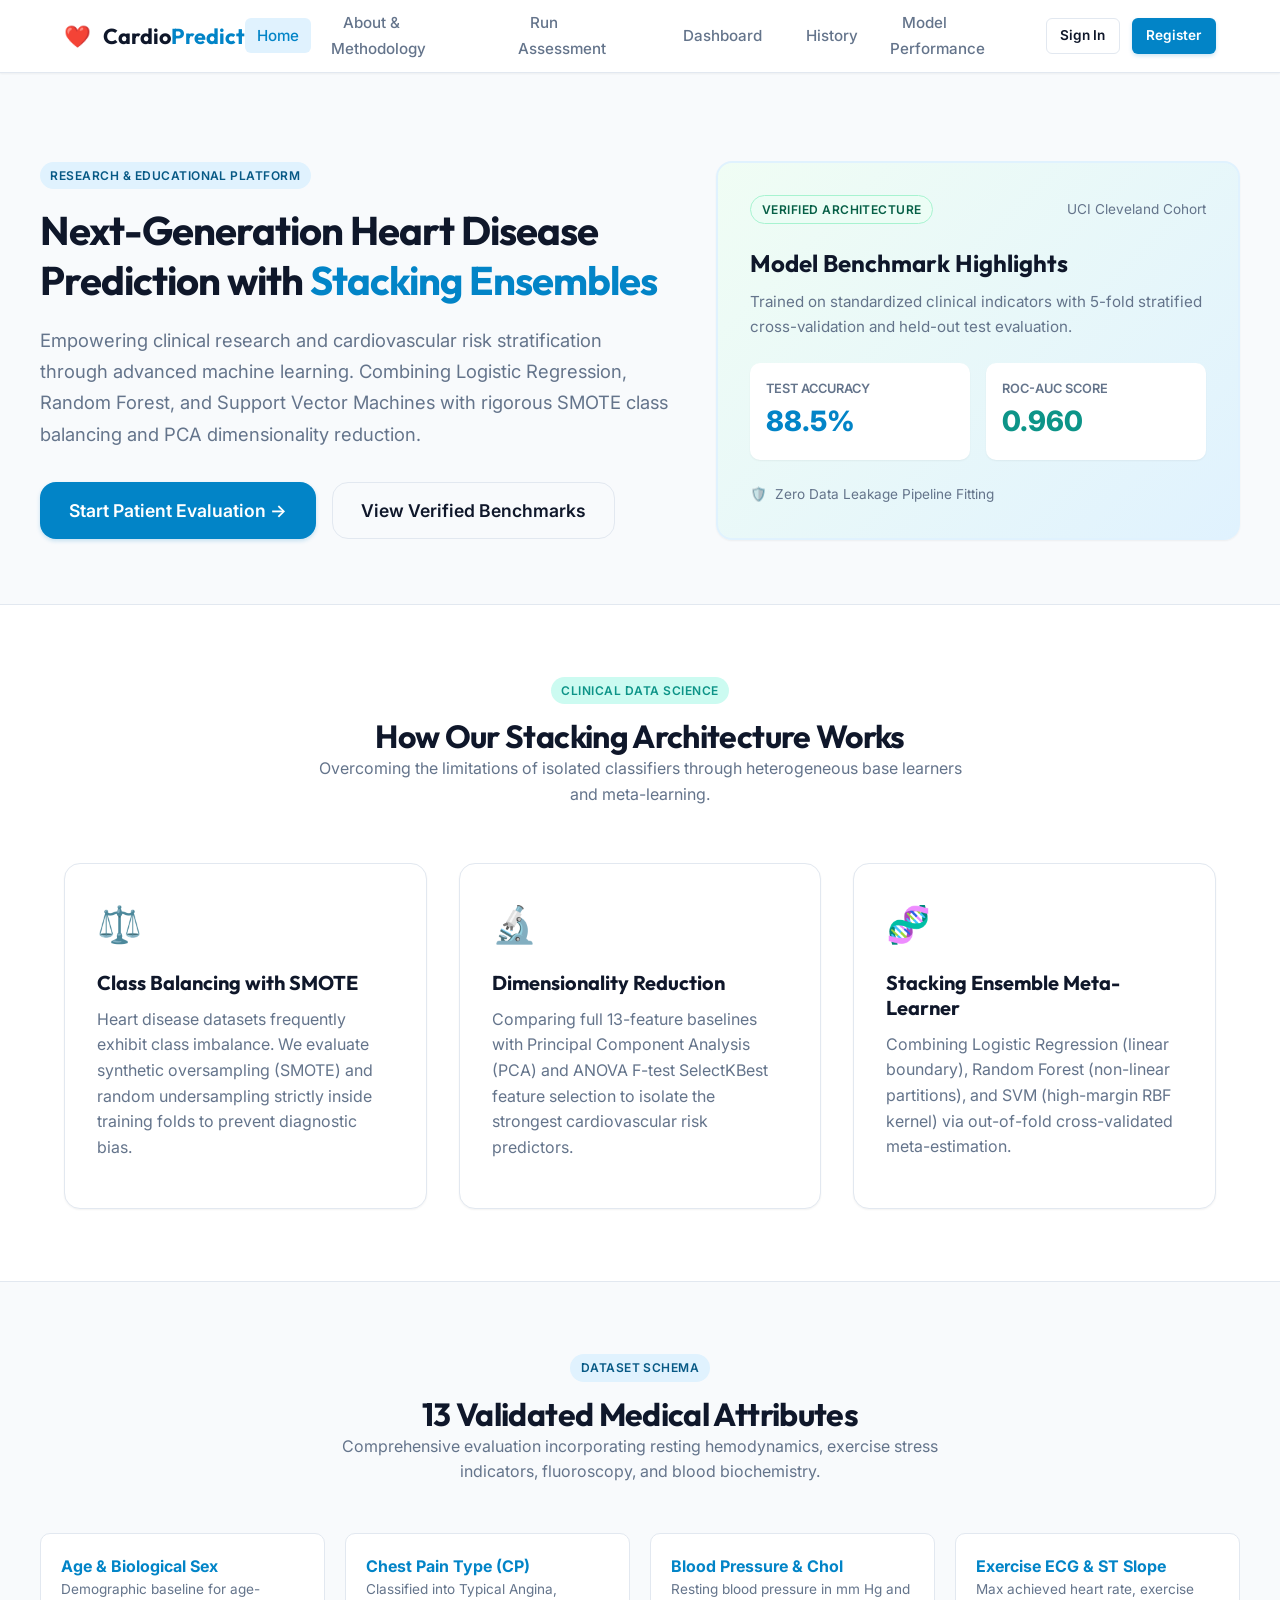
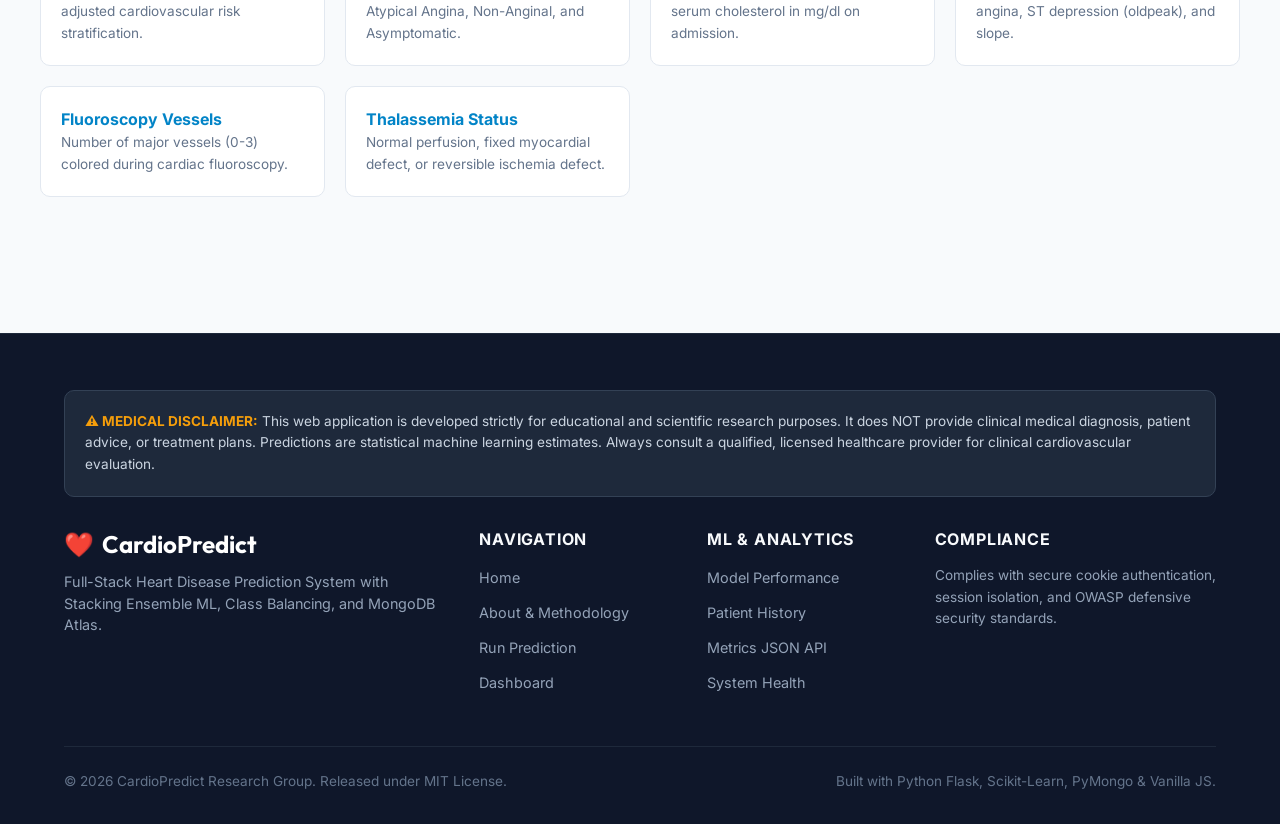
==== frontend/index.html @ a4e26c8e "Initial website upload" ====
<!DOCTYPE html>
<html lang="en">
<head>
  <meta charset="UTF-8">
  <meta name="viewport" content="width=device-width, initial-scale=1.0">
  <title>CardioPredict | AI-Powered Stacking Ensemble Heart Disease Prediction</title>
  <meta name="description" content="State-of-the-art heart disease prediction web application using Stacking Ensemble Machine Learning with SMOTE class balancing and dimensionality reduction.">
  
  <!-- Google Fonts: Inter & Outfit -->
  <link rel="preconnect" href="https://fonts.googleapis.com">
  <link rel="preconnect" href="https://fonts.gstatic.com" crossorigin>
  <link href="https://fonts.googleapis.com/css2?family=Inter:wght@400;500;600;700&family=Outfit:wght@500;600;700;800&display=swap" rel="stylesheet">
  
  <!-- Stylesheets -->
  <link rel="stylesheet" href="css/main.css">
  <link rel="stylesheet" href="css/components.css">
</head>
<body>

  <!-- Navigation Bar -->
  <nav class="navbar">
    <div class="container">
      <a href="index.html" class="navbar-brand">
        <span class="heart-icon">❤️</span>
        <span>Cardio<span class="highlight">Predict</span></span>
      </a>

      <button class="navbar-toggle" aria-label="Toggle Navigation">&#9776;</button>

      <ul class="navbar-nav">
        <li><a href="index.html" class="nav-link active">Home</a></li>
        <li><a href="about.html" class="nav-link">About & Methodology</a></li>
        <li><a href="predict.html" class="nav-link">Run Assessment</a></li>
        <li><a href="dashboard.html" class="nav-link">Dashboard</a></li>
        <li><a href="history.html" class="nav-link">History</a></li>
        <li><a href="model-performance.html" class="nav-link">Model Performance</a></li>
      </ul>

      <div class="nav-auth-actions" id="nav-auth-container">
        <a href="login.html" class="btn btn-outline btn-sm">Sign In</a>
        <a href="register.html" class="btn btn-primary btn-sm">Register</a>
      </div>
    </div>
  </nav>

  <!-- Hero Section -->
  <main class="main-content">
    <section class="container" style="padding: 3rem 0 4rem;">
      <div style="display: grid; grid-template-columns: 1.2fr 1fr; gap: 3rem; align-items: center;">
        <div>
          <span class="badge badge-primary" style="margin-bottom: 1rem;">Research & Educational Platform</span>
          <h1 style="margin-bottom: 1.25rem;">Next-Generation Heart Disease Prediction with <span style="color: var(--primary);">Stacking Ensembles</span></h1>
          <p style="font-size: 1.15rem; line-height: 1.7; margin-bottom: 2rem;">
            Empowering clinical research and cardiovascular risk stratification through advanced machine learning. 
            Combining Logistic Regression, Random Forest, and Support Vector Machines with rigorous SMOTE class balancing 
            and PCA dimensionality reduction.
          </p>
          <div style="display: flex; gap: 1rem; flex-wrap: wrap;">
            <a href="predict.html" class="btn btn-primary btn-lg">Start Patient Evaluation &rarr;</a>
            <a href="model-performance.html" class="btn btn-outline btn-lg">View Verified Benchmarks</a>
          </div>
        </div>

        <div>
          <div class="card" style="border: 2px solid #e0f2fe; background: linear-gradient(135deg, #f0fdf4 0%, #e0f2fe 100%); padding: 2rem;">
            <div style="display: flex; align-items: center; justify-content: space-between; margin-bottom: 1.5rem;">
              <span class="badge risk-low">Verified Architecture</span>
              <span style="font-size: 0.85rem; color: var(--text-muted);">UCI Cleveland Cohort</span>
            </div>
            <h3 style="margin-bottom: 0.75rem;">Model Benchmark Highlights</h3>
            <p style="font-size: 0.95rem; margin-bottom: 1.5rem;">
              Trained on standardized clinical indicators with 5-fold stratified cross-validation and held-out test evaluation.
            </p>
            <div style="display: grid; grid-template-columns: 1fr 1fr; gap: 1rem; margin-bottom: 1.5rem;">
              <div style="background: #ffffff; padding: 1rem; border-radius: var(--radius-md); box-shadow: var(--shadow-sm);">
                <div style="font-size: 0.8rem; color: var(--text-muted); font-weight: 600;">TEST ACCURACY</div>
                <div style="font-size: 1.75rem; font-weight: 800; color: var(--primary);">88.5%</div>
              </div>
              <div style="background: #ffffff; padding: 1rem; border-radius: var(--radius-md); box-shadow: var(--shadow-sm);">
                <div style="font-size: 0.8rem; color: var(--text-muted); font-weight: 600;">ROC-AUC SCORE</div>
                <div style="font-size: 1.75rem; font-weight: 800; color: var(--secondary);">0.960</div>
              </div>
            </div>
            <div style="font-size: 0.85rem; color: var(--text-muted); display: flex; align-items: center; gap: 0.5rem;">
              <span>🛡️</span> Zero Data Leakage Pipeline Fitting
            </div>
          </div>
        </div>
      </div>
    </section>

    <!-- Key Pillars Section -->
    <section style="background-color: #ffffff; padding: 4.5rem 0; border-top: 1px solid var(--light-border); border-bottom: 1px solid var(--light-border);">
      <div class="container">
        <div style="text-align: center; max-width: 650px; margin: 0 auto 3.5rem;">
          <span class="badge badge-secondary" style="margin-bottom: 0.75rem;">Clinical Data Science</span>
          <h2>How Our Stacking Architecture Works</h2>
          <p>Overcoming the limitations of isolated classifiers through heterogeneous base learners and meta-learning.</p>
        </div>

        <div style="display: grid; grid-template-columns: repeat(auto-fit, minmax(300px, 1fr)); gap: 2rem;">
          <div class="card" style="padding: 2rem;">
            <div style="font-size: 2.25rem; margin-bottom: 1rem;">⚖️</div>
            <h3 style="font-size: 1.25rem; margin-bottom: 0.75rem;">Class Balancing with SMOTE</h3>
            <p>
              Heart disease datasets frequently exhibit class imbalance. We evaluate synthetic oversampling (SMOTE) 
              and random undersampling strictly inside training folds to prevent diagnostic bias.
            </p>
          </div>

          <div class="card" style="padding: 2rem;">
            <div style="font-size: 2.25rem; margin-bottom: 1rem;">🔬</div>
            <h3 style="font-size: 1.25rem; margin-bottom: 0.75rem;">Dimensionality Reduction</h3>
            <p>
              Comparing full 13-feature baselines with Principal Component Analysis (PCA) and ANOVA F-test SelectKBest 
              feature selection to isolate the strongest cardiovascular risk predictors.
            </p>
          </div>

          <div class="card" style="padding: 2rem;">
            <div style="font-size: 2.25rem; margin-bottom: 1rem;">🧬</div>
            <h3 style="font-size: 1.25rem; margin-bottom: 0.75rem;">Stacking Ensemble Meta-Learner</h3>
            <p>
              Combining Logistic Regression (linear boundary), Random Forest (non-linear partitions), and SVM (high-margin RBF kernel) 
              via out-of-fold cross-validated meta-estimation.
            </p>
          </div>
        </div>
      </div>
    </section>

    <!-- Clinical Features Overview -->
    <section class="container" style="padding: 4.5rem 0;">
      <div style="text-align: center; max-width: 650px; margin: 0 auto 3rem;">
        <span class="badge badge-primary" style="margin-bottom: 0.75rem;">Dataset Schema</span>
        <h2>13 Validated Medical Attributes</h2>
        <p>Comprehensive evaluation incorporating resting hemodynamics, exercise stress indicators, fluoroscopy, and blood biochemistry.</p>
      </div>

      <div style="display: grid; grid-template-columns: repeat(auto-fit, minmax(240px, 1fr)); gap: 1.25rem;">
        <div style="background: #ffffff; padding: 1.25rem; border-radius: var(--radius-md); border: 1px solid var(--light-border);">
          <div style="font-weight: 700; color: var(--primary);">Age & Biological Sex</div>
          <p style="font-size: 0.85rem; margin-bottom: 0; color: var(--text-muted);">Demographic baseline for age-adjusted cardiovascular risk stratification.</p>
        </div>
        <div style="background: #ffffff; padding: 1.25rem; border-radius: var(--radius-md); border: 1px solid var(--light-border);">
          <div style="font-weight: 700; color: var(--primary);">Chest Pain Type (CP)</div>
          <p style="font-size: 0.85rem; margin-bottom: 0; color: var(--text-muted);">Classified into Typical Angina, Atypical Angina, Non-Anginal, and Asymptomatic.</p>
        </div>
        <div style="background: #ffffff; padding: 1.25rem; border-radius: var(--radius-md); border: 1px solid var(--light-border);">
          <div style="font-weight: 700; color: var(--primary);">Blood Pressure & Chol</div>
          <p style="font-size: 0.85rem; margin-bottom: 0; color: var(--text-muted);">Resting blood pressure in mm Hg and serum cholesterol in mg/dl on admission.</p>
        </div>
        <div style="background: #ffffff; padding: 1.25rem; border-radius: var(--radius-md); border: 1px solid var(--light-border);">
          <div style="font-weight: 700; color: var(--primary);">Exercise ECG & ST Slope</div>
          <p style="font-size: 0.85rem; margin-bottom: 0; color: var(--text-muted);">Max achieved heart rate, exercise angina, ST depression (oldpeak), and slope.</p>
        </div>
        <div style="background: #ffffff; padding: 1.25rem; border-radius: var(--radius-md); border: 1px solid var(--light-border);">
          <div style="font-weight: 700; color: var(--primary);">Fluoroscopy Vessels</div>
          <p style="font-size: 0.85rem; margin-bottom: 0; color: var(--text-muted);">Number of major vessels (0-3) colored during cardiac fluoroscopy.</p>
        </div>
        <div style="background: #ffffff; padding: 1.25rem; border-radius: var(--radius-md); border: 1px solid var(--light-border);">
          <div style="font-weight: 700; color: var(--primary);">Thalassemia Status</div>
          <p style="font-size: 0.85rem; margin-bottom: 0; color: var(--text-muted);">Normal perfusion, fixed myocardial defect, or reversible ischemia defect.</p>
        </div>
      </div>
    </section>
  </main>

  <!-- Footer -->
  <footer class="footer">
    <div class="container">
      <div class="footer-disclaimer-box">
        <strong>⚠️ MEDICAL DISCLAIMER:</strong> This web application is developed strictly for educational and scientific research purposes. 
        It does NOT provide clinical medical diagnosis, patient advice, or treatment plans. Predictions are statistical machine learning estimates. 
        Always consult a qualified, licensed healthcare provider for clinical cardiovascular evaluation.
      </div>

      <div class="footer-grid">
        <div class="footer-brand">
          <h3><span>❤️</span> CardioPredict</h3>
          <p>Full-Stack Heart Disease Prediction System with Stacking Ensemble ML, Class Balancing, and MongoDB Atlas.</p>
        </div>
        <div class="footer-col">
          <h4>Navigation</h4>
          <ul>
            <li><a href="index.html">Home</a></li>
            <li><a href="about.html">About & Methodology</a></li>
            <li><a href="predict.html">Run Prediction</a></li>
            <li><a href="dashboard.html">Dashboard</a></li>
          </ul>
        </div>
        <div class="footer-col">
          <h4>ML & Analytics</h4>
          <ul>
            <li><a href="model-performance.html">Model Performance</a></li>
            <li><a href="history.html">Patient History</a></li>
            <li><a href="api/model/metrics" target="_blank">Metrics JSON API</a></li>
            <li><a href="api/health" target="_blank">System Health</a></li>
          </ul>
        </div>
        <div class="footer-col">
          <h4>Compliance</h4>
          <p style="font-size: 0.85rem; color: #94a3b8;">
            Complies with secure cookie authentication, session isolation, and OWASP defensive security standards.
          </p>
        </div>
      </div>

      <div class="footer-bottom">
        <div>&copy; 2026 CardioPredict Research Group. Released under MIT License.</div>
        <div>Built with Python Flask, Scikit-Learn, PyMongo & Vanilla JS.</div>
      </div>
    </div>
  </footer>

  <!-- Scripts -->
  <script type="module" src="js/ui.js"></script>
</body>
</html>
---- frontend/css/main.css ----
/* ==========================================================================
   HEART DISEASE PREDICTION SYSTEM - CORE DESIGN SYSTEM & STYLESHEET
   Healthcare Palette: Deep Slate Navy, Clinical Cyan, Surgical Teal, Pure White
   ========================================================================== */

:root {
  /* Color Palette */
  --primary: #0284c7;
  --primary-hover: #0369a1;
  --primary-light: #e0f2fe;
  --primary-dark: #075985;
  
  --secondary: #0d9488;
  --secondary-hover: #0f766e;
  --secondary-light: #ccfbf1;
  
  --dark-bg: #0b1329;
  --dark-surface: #131e3a;
  --dark-border: #1e293b;
  
  --light-bg: #f8fafc;
  --light-surface: #ffffff;
  --light-border: #e2e8f0;
  
  --text-main: #0f172a;
  --text-muted: #64748b;
  --text-light: #94a3b8;
  --text-inverse: #f8fafc;
  
  /* Healthcare Semantic Colors */
  --success: #10b981;
  --success-light: #d1fae5;
  --warning: #f59e0b;
  --warning-light: #fef3c7;
  --danger: #ef4444;
  --danger-light: #fee2e2;
  --info: #0ea5e9;
  --info-light: #e0f2fe;
  
  /* Heart Health Specific Badges */
  --risk-low-bg: #ecfdf5;
  --risk-low-text: #065f46;
  --risk-low-border: #a7f3d0;
  
  --risk-mod-bg: #fffbeb;
  --risk-mod-text: #92400e;
  --risk-mod-border: #fde68a;
  
  --risk-high-bg: #fef2f2;
  --risk-high-text: #991b1b;
  --risk-high-border: #fecaca;

  /* Typography */
  --font-sans: 'Inter', -apple-system, BlinkMacSystemFont, 'Segoe UI', Roboto, Helvetica, Arial, sans-serif;
  --font-heading: 'Outfit', -apple-system, BlinkMacSystemFont, 'Segoe UI', sans-serif;

  /* Layout & Elevations */
  --radius-sm: 6px;
  --radius-md: 10px;
  --radius-lg: 16px;
  --radius-full: 9999px;
  
  --shadow-sm: 0 1px 2px 0 rgb(0 0 0 / 0.05);
  --shadow-md: 0 4px 6px -1px rgb(0 0 0 / 0.1), 0 2px 4px -2px rgb(0 0 0 / 0.1);
  --shadow-lg: 0 10px 15px -3px rgb(0 0 0 / 0.1), 0 4px 6px -4px rgb(0 0 0 / 0.1);
  --shadow-glow: 0 0 20px -3px rgba(2, 132, 199, 0.25);
  
  --transition: all 0.2s cubic-bezier(0.4, 0, 0.2, 1);
  --max-width: 1200px;
}

/* Reset & Base Styles */
*, *::before, *::after {
  box-sizing: border-box;
  margin: 0;
  padding: 0;
}

html {
  font-size: 16px;
  scroll-behavior: smooth;
}

body {
  font-family: var(--font-sans);
  background-color: var(--light-bg);
  color: var(--text-main);
  line-height: 1.6;
  min-height: 100vh;
  display: flex;
  flex-direction: column;
}

/* Typography Hierarchy */
h1, h2, h3, h4, h5, h6 {
  font-family: var(--font-heading);
  color: var(--text-main);
  font-weight: 700;
  line-height: 1.25;
}

h1 { font-size: 2.5rem; letter-spacing: -0.025em; }
h2 { font-size: 2rem; letter-spacing: -0.02em; }
h3 { font-size: 1.5rem; }
h4 { font-size: 1.25rem; }

p {
  margin-bottom: 1rem;
  color: var(--text-muted);
}

a {
  color: var(--primary);
  text-decoration: none;
  transition: var(--transition);
}

a:hover {
  color: var(--primary-hover);
}

/* Layout Utilities */
.container {
  width: 100%;
  max-width: var(--max-width);
  margin-left: auto;
  margin-right: auto;
  padding-left: 1.5rem;
  padding-right: 1.5rem;
}

.main-content {
  flex: 1 0 auto;
  padding: 2.5rem 0 4rem;
}

/* Navbar */
.navbar {
  background-color: var(--light-surface);
  border-bottom: 1px solid var(--light-border);
  position: sticky;
  top: 0;
  z-index: 100;
  backdrop-filter: blur(12px);
  box-shadow: var(--shadow-sm);
}

.navbar .container {
  display: flex;
  align-items: center;
  justify-content: space-between;
  height: 4.5rem;
}

.navbar-brand {
  display: flex;
  align-items: center;
  gap: 0.75rem;
  font-family: var(--font-heading);
  font-size: 1.35rem;
  font-weight: 700;
  color: var(--text-main);
}

.navbar-brand .heart-icon {
  color: var(--danger);
  animation: pulse 2s infinite;
  display: flex;
  align-items: center;
}

@keyframes pulse {
  0% { transform: scale(1); }
  14% { transform: scale(1.15); }
  28% { transform: scale(1); }
  42% { transform: scale(1.15); }
  70% { transform: scale(1); }
}

.navbar-brand span.highlight {
  color: var(--primary);
}

.navbar-nav {
  display: flex;
  align-items: center;
  gap: 1.25rem;
  list-style: none;
}

.nav-link {
  font-size: 0.95rem;
  font-weight: 500;
  color: var(--text-muted);
  padding: 0.5rem 0.75rem;
  border-radius: var(--radius-sm);
  transition: var(--transition);
}

.nav-link:hover, .nav-link.active {
  color: var(--primary);
  background-color: var(--primary-light);
}

.nav-auth-actions {
  display: flex;
  align-items: center;
  gap: 0.75rem;
}

.navbar-toggle {
  display: none;
  background: none;
  border: none;
  font-size: 1.5rem;
  cursor: pointer;
  color: var(--text-main);
}

/* Buttons */
.btn {
  display: inline-flex;
  align-items: center;
  justify-content: center;
  gap: 0.5rem;
  font-family: var(--font-sans);
  font-size: 0.95rem;
  font-weight: 600;
  padding: 0.65rem 1.25rem;
  border-radius: var(--radius-md);
  border: 1px solid transparent;
  cursor: pointer;
  transition: var(--transition);
  text-decoration: none;
  white-space: nowrap;
}

.btn:disabled, .btn.disabled {
  opacity: 0.65;
  cursor: not-allowed;
  pointer-events: none;
}

.btn-primary {
  background-color: var(--primary);
  color: #ffffff;
  box-shadow: 0 2px 4px rgba(2, 132, 199, 0.2);
}

.btn-primary:hover {
  background-color: var(--primary-hover);
  color: #ffffff;
  transform: translateY(-1px);
  box-shadow: var(--shadow-glow);
}

.btn-secondary {
  background-color: var(--secondary);
  color: #ffffff;
}

.btn-secondary:hover {
  background-color: var(--secondary-hover);
  color: #ffffff;
  transform: translateY(-1px);
}

.btn-outline {
  background-color: transparent;
  border-color: var(--light-border);
  color: var(--text-main);
}

.btn-outline:hover {
  background-color: var(--primary-light);
  border-color: var(--primary);
  color: var(--primary-dark);
}

.btn-outline-primary {
  background-color: transparent;
  border-color: var(--primary);
  color: var(--primary);
}

.btn-outline-primary:hover {
  background-color: var(--primary);
  color: #ffffff;
}

.btn-danger {
  background-color: var(--danger);
  color: #ffffff;
}

.btn-danger:hover {
  background-color: #dc2626;
  color: #ffffff;
}

.btn-sm {
  padding: 0.4rem 0.85rem;
  font-size: 0.85rem;
  border-radius: var(--radius-sm);
}

.btn-lg {
  padding: 0.85rem 1.75rem;
  font-size: 1.1rem;
  border-radius: var(--radius-lg);
}

/* Badges */
.badge {
  display: inline-flex;
  align-items: center;
  gap: 0.35rem;
  padding: 0.25rem 0.65rem;
  font-size: 0.75rem;
  font-weight: 600;
  border-radius: var(--radius-full);
  text-transform: uppercase;
  letter-spacing: 0.04em;
}

.badge-primary { background-color: var(--primary-light); color: var(--primary-dark); }
.badge-secondary { background-color: var(--secondary-light); color: var(--secondary); }
.badge-success { background-color: var(--success-light); color: #065f46; }
.badge-warning { background-color: var(--warning-light); color: #92400e; }
.badge-danger { background-color: var(--danger-light); color: #991b1b; }

.risk-low {
  background-color: var(--risk-low-bg);
  color: var(--risk-low-text);
  border: 1px solid var(--risk-low-border);
}

.risk-moderate {
  background-color: var(--risk-mod-bg);
  color: var(--risk-mod-text);
  border: 1px solid var(--risk-mod-border);
}

.risk-high {
  background-color: var(--risk-high-bg);
  color: var(--risk-high-text);
  border: 1px solid var(--risk-high-border);
}

/* Alerts */
.alert {
  padding: 1rem 1.25rem;
  border-radius: var(--radius-md);
  margin-bottom: 1.25rem;
  font-size: 0.95rem;
  display: flex;
  align-items: flex-start;
  gap: 0.75rem;
  border: 1px solid transparent;
}

.alert-info {
  background-color: var(--info-light);
  color: var(--primary-dark);
  border-color: #bae6fd;
}

.alert-success {
  background-color: var(--success-light);
  color: #065f46;
  border-color: #a7f3d0;
}

.alert-warning {
  background-color: var(--warning-light);
  color: #92400e;
  border-color: #fde68a;
}

.alert-error {
  background-color: var(--danger-light);
  color: #991b1b;
  border-color: #fecaca;
}

/* Toast Container */
#toast-container {
  position: fixed;
  bottom: 1.5rem;
  right: 1.5rem;
  z-index: 9999;
  display: flex;
  flex-direction: column;
  gap: 0.5rem;
  pointer-events: none;
}

.toast {
  pointer-events: auto;
  min-width: 300px;
  max-width: 420px;
  padding: 1rem 1.25rem;
  background-color: var(--light-surface);
  border-radius: var(--radius-md);
  box-shadow: var(--shadow-lg);
  border-left: 4px solid var(--primary);
  display: flex;
  align-items: center;
  justify-content: space-between;
  gap: 0.75rem;
  animation: slideInRight 0.3s ease-out;
}

.toast.toast-success { border-left-color: var(--success); }
.toast.toast-error { border-left-color: var(--danger); }
.toast.toast-warning { border-left-color: var(--warning); }
.toast.toast-info { border-left-color: var(--info); }

@keyframes slideInRight {
  from { transform: translateX(100%); opacity: 0; }
  to { transform: translateX(0); opacity: 1; }
}

/* Footer */
.footer {
  background-color: #0f172a;
  color: #94a3b8;
  padding: 3.5rem 0 2rem;
  margin-top: auto;
  border-top: 1px solid #1e293b;
}

.footer-grid {
  display: grid;
  grid-template-columns: 2fr 1fr 1fr 1.5fr;
  gap: 2.5rem;
  margin-bottom: 2.5rem;
}

.footer-brand h3 {
  color: #ffffff;
  display: flex;
  align-items: center;
  gap: 0.5rem;
  margin-bottom: 0.75rem;
}

.footer-brand p {
  color: #94a3b8;
  font-size: 0.9rem;
  line-height: 1.5;
}

.footer-col h4 {
  color: #f8fafc;
  font-size: 1rem;
  margin-bottom: 1rem;
  font-family: var(--font-sans);
  text-transform: uppercase;
  letter-spacing: 0.05em;
}

.footer-col ul {
  list-style: none;
}

.footer-col li {
  margin-bottom: 0.6rem;
}

.footer-col a {
  color: #94a3b8;
  font-size: 0.9rem;
}

.footer-col a:hover {
  color: #38bdf8;
}

.footer-disclaimer-box {
  background-color: #1e293b;
  border: 1px solid #334155;
  border-radius: var(--radius-md);
  padding: 1.25rem;
  margin-bottom: 2rem;
  font-size: 0.85rem;
  color: #cbd5e1;
}

.footer-disclaimer-box strong {
  color: #f59e0b;
}

.footer-bottom {
  border-top: 1px solid #1e293b;
  padding-top: 1.5rem;
  display: flex;
  align-items: center;
  justify-content: space-between;
  font-size: 0.85rem;
  color: #64748b;
}

/* Responsive Styles */
@media (max-width: 900px) {
  .footer-grid {
    grid-template-columns: 1fr 1fr;
  }
}

@media (max-width: 768px) {
  .navbar-nav {
    display: none;
    position: absolute;
    top: 4.5rem;
    left: 0;
    right: 0;
    background-color: var(--light-surface);
    flex-direction: column;
    padding: 1.5rem;
    box-shadow: var(--shadow-lg);
    border-bottom: 1px solid var(--light-border);
  }

  .navbar-nav.show {
    display: flex;
  }

  .navbar-toggle {
    display: block;
  }

  .footer-grid {
    grid-template-columns: 1fr;
  }

  .footer-bottom {
    flex-direction: column;
    gap: 0.75rem;
    text-align: center;
  }
}
---- frontend/css/components.css ----
/* ==========================================================================
   HEART DISEASE PREDICTION SYSTEM - REUSABLE UI COMPONENTS
   Cards, Forms, Tables, Modals, Loaders, and Empty States
   ========================================================================== */

/* Cards */
.card {
  background-color: var(--light-surface);
  border: 1px solid var(--light-border);
  border-radius: var(--radius-lg);
  box-shadow: var(--shadow-sm);
  transition: var(--transition);
  overflow: hidden;
}

.card:hover {
  box-shadow: var(--shadow-md);
}

.card-header {
  padding: 1.25rem 1.5rem;
  border-bottom: 1px solid var(--light-border);
  background-color: #fafbfc;
  display: flex;
  align-items: center;
  justify-content: space-between;
}

.card-title {
  font-size: 1.15rem;
  font-weight: 700;
  color: var(--text-main);
  margin-bottom: 0;
}

.card-subtitle {
  font-size: 0.85rem;
  color: var(--text-muted);
  margin-top: 0.25rem;
  margin-bottom: 0;
}

.card-body {
  padding: 1.5rem;
}

.card-footer {
  padding: 1rem 1.5rem;
  border-top: 1px solid var(--light-border);
  background-color: #fafbfc;
}

/* Forms */
.form-group {
  margin-bottom: 1.25rem;
}

.form-label {
  display: flex;
  align-items: center;
  justify-content: space-between;
  font-size: 0.9rem;
  font-weight: 600;
  color: var(--text-main);
  margin-bottom: 0.45rem;
}

.form-label .unit-badge {
  font-size: 0.75rem;
  font-weight: 500;
  color: var(--text-muted);
  background: var(--light-bg);
  padding: 0.15rem 0.5rem;
  border-radius: var(--radius-sm);
}

.form-control, .form-select {
  width: 100%;
  padding: 0.65rem 0.9rem;
  font-family: var(--font-sans);
  font-size: 0.95rem;
  color: var(--text-main);
  background-color: var(--light-surface);
  border: 1px solid var(--light-border);
  border-radius: var(--radius-md);
  transition: var(--transition);
  outline: none;
}

.form-control:focus, .form-select:focus {
  border-color: var(--primary);
  box-shadow: 0 0 0 3px rgba(2, 132, 199, 0.15);
}

.form-control.is-invalid, .form-select.is-invalid {
  border-color: var(--danger);
  background-color: #fffaf0;
}

.form-feedback {
  font-size: 0.8rem;
  color: var(--danger);
  margin-top: 0.35rem;
}

.form-helper {
  font-size: 0.8rem;
  color: var(--text-muted);
  margin-top: 0.35rem;
}

/* Range Inputs with Value Badges */
.range-container {
  display: flex;
  flex-direction: column;
  gap: 0.5rem;
}

.range-header {
  display: flex;
  justify-content: space-between;
  align-items: center;
}

.range-badge {
  font-family: var(--font-heading);
  font-weight: 700;
  font-size: 1rem;
  color: var(--primary);
  background-color: var(--primary-light);
  padding: 0.2rem 0.6rem;
  border-radius: var(--radius-sm);
}

input[type="range"] {
  -webkit-appearance: none;
  width: 100%;
  height: 6px;
  border-radius: 5px;
  background: #cbd5e1;
  outline: none;
  transition: var(--transition);
}

input[type="range"]::-webkit-slider-thumb {
  -webkit-appearance: none;
  appearance: none;
  width: 18px;
  height: 18px;
  border-radius: 50%;
  background: var(--primary);
  cursor: pointer;
  box-shadow: 0 2px 4px rgba(2, 132, 199, 0.4);
  transition: var(--transition);
}

input[type="range"]::-webkit-slider-thumb:hover {
  transform: scale(1.2);
  background: var(--primary-hover);
}

/* Tables */
.table-wrapper {
  overflow-x: auto;
  border: 1px solid var(--light-border);
  border-radius: var(--radius-md);
  background-color: var(--light-surface);
}

.table {
  width: 100%;
  border-collapse: collapse;
  text-align: left;
  font-size: 0.9rem;
}

.table th {
  background-color: #f8fafc;
  color: var(--text-muted);
  font-weight: 600;
  padding: 0.85rem 1rem;
  border-bottom: 1px solid var(--light-border);
  white-space: nowrap;
}

.table td {
  padding: 0.85rem 1rem;
  border-bottom: 1px solid var(--light-border);
  color: var(--text-main);
  vertical-align: middle;
}

.table tbody tr:last-child td {
  border-bottom: none;
}

.table-hover tbody tr:hover {
  background-color: #f8fafc;
}

/* Modals */
.modal-backdrop {
  position: fixed;
  top: 0;
  left: 0;
  right: 0;
  bottom: 0;
  background-color: rgba(15, 23, 42, 0.6);
  backdrop-filter: blur(4px);
  z-index: 1000;
  display: flex;
  align-items: center;
  justify-content: center;
  opacity: 0;
  pointer-events: none;
  transition: opacity 0.25s ease;
}

.modal-backdrop.show {
  opacity: 1;
  pointer-events: auto;
}

.modal-dialog {
  background-color: var(--light-surface);
  border-radius: var(--radius-lg);
  box-shadow: var(--shadow-lg);
  width: 90%;
  max-width: 600px;
  max-height: 90vh;
  display: flex;
  flex-direction: column;
  transform: translateY(20px);
  transition: transform 0.25s ease;
  overflow: hidden;
}

.modal-backdrop.show .modal-dialog {
  transform: translateY(0);
}

.modal-header {
  padding: 1.25rem 1.5rem;
  border-bottom: 1px solid var(--light-border);
  display: flex;
  align-items: center;
  justify-content: space-between;
}

.modal-close {
  background: none;
  border: none;
  font-size: 1.5rem;
  color: var(--text-muted);
  cursor: pointer;
  line-height: 1;
}

.modal-body {
  padding: 1.5rem;
  overflow-y: auto;
}

.modal-footer {
  padding: 1rem 1.5rem;
  border-top: 1px solid var(--light-border);
  display: flex;
  align-items: center;
  justify-content: flex-end;
  gap: 0.75rem;
  background-color: #fafbfc;
}

/* Empty State */
.empty-state {
  text-align: center;
  padding: 3.5rem 1.5rem;
}

.empty-state-icon {
  font-size: 3rem;
  color: var(--text-light);
  margin-bottom: 1rem;
}

.empty-state-title {
  font-size: 1.25rem;
  font-weight: 700;
  margin-bottom: 0.5rem;
}

.empty-state-text {
  color: var(--text-muted);
  max-width: 450px;
  margin: 0 auto 1.5rem;
}

/* Spinner Loader */
.spinner {
  display: inline-block;
  width: 1.25rem;
  height: 1.25rem;
  border: 2px solid rgba(255, 255, 255, 0.3);
  border-radius: 50%;
  border-top-color: #ffffff;
  animation: spin 0.8s linear infinite;
}

.spinner-primary {
  border: 2px solid var(--primary-light);
  border-top-color: var(--primary);
}

@keyframes spin {
  to { transform: rotate(360deg); }
}

/* Pagination */
.pagination {
  display: flex;
  align-items: center;
  justify-content: center;
  gap: 0.5rem;
  list-style: none;
  margin-top: 1.5rem;
}

.page-item .page-link {
  display: flex;
  align-items: center;
  justify-content: center;
  padding: 0.45rem 0.85rem;
  border-radius: var(--radius-sm);
  border: 1px solid var(--light-border);
  background-color: var(--light-surface);
  color: var(--text-main);
  font-size: 0.85rem;
  font-weight: 500;
  cursor: pointer;
  transition: var(--transition);
}

.page-item.active .page-link {
  background-color: var(--primary);
  border-color: var(--primary);
  color: #ffffff;
}

.page-item.disabled .page-link {
  color: var(--text-light);
  pointer-events: none;
  background-color: #f1f5f9;
}
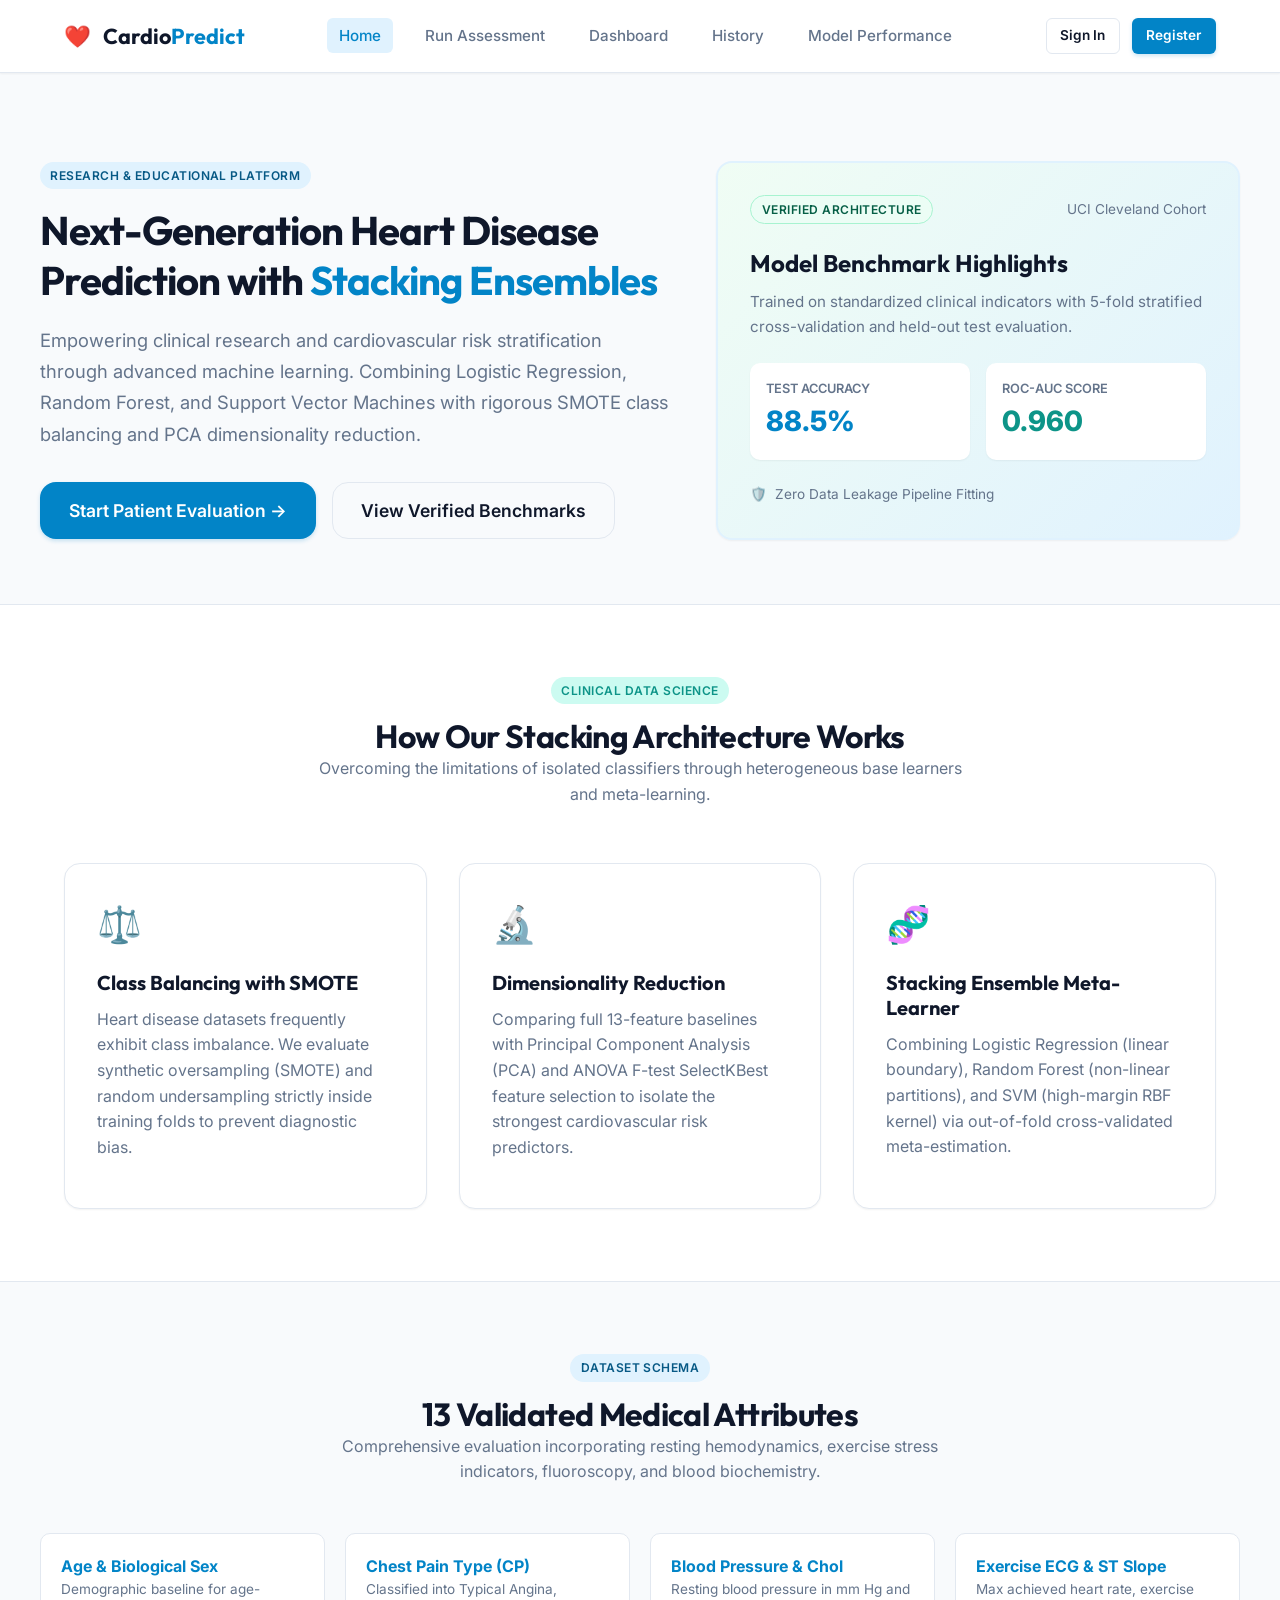
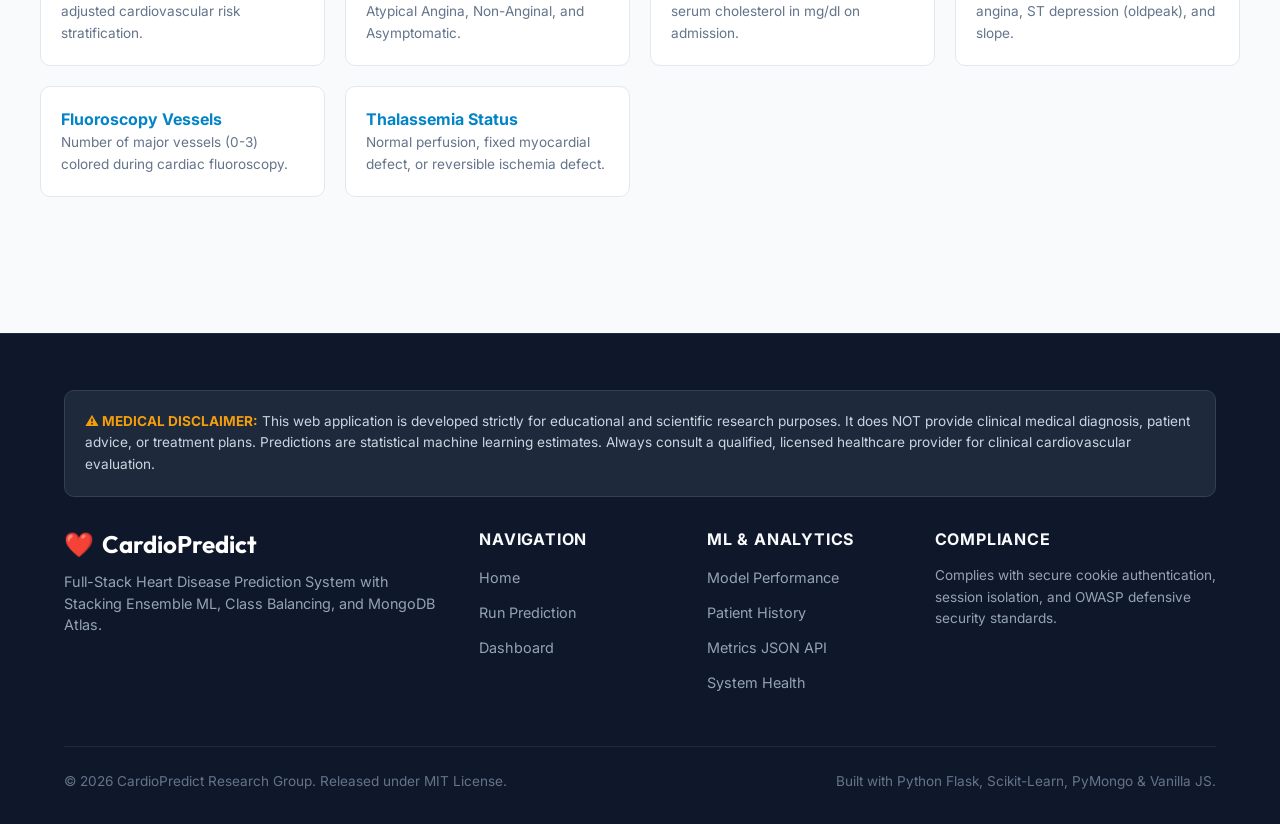
==== commit b1ef676f: "Initial website upload" ====
--- a/frontend/index.html
+++ b/frontend/index.html
@@ -29,7 +29,6 @@
 
       <ul class="navbar-nav">
         <li><a href="index.html" class="nav-link active">Home</a></li>
-        <li><a href="about.html" class="nav-link">About & Methodology</a></li>
         <li><a href="predict.html" class="nav-link">Run Assessment</a></li>
         <li><a href="dashboard.html" class="nav-link">Dashboard</a></li>
         <li><a href="history.html" class="nav-link">History</a></li>
@@ -184,7 +183,6 @@
           <h4>Navigation</h4>
           <ul>
             <li><a href="index.html">Home</a></li>
-            <li><a href="about.html">About & Methodology</a></li>
             <li><a href="predict.html">Run Prediction</a></li>
             <li><a href="dashboard.html">Dashboard</a></li>
           </ul>
